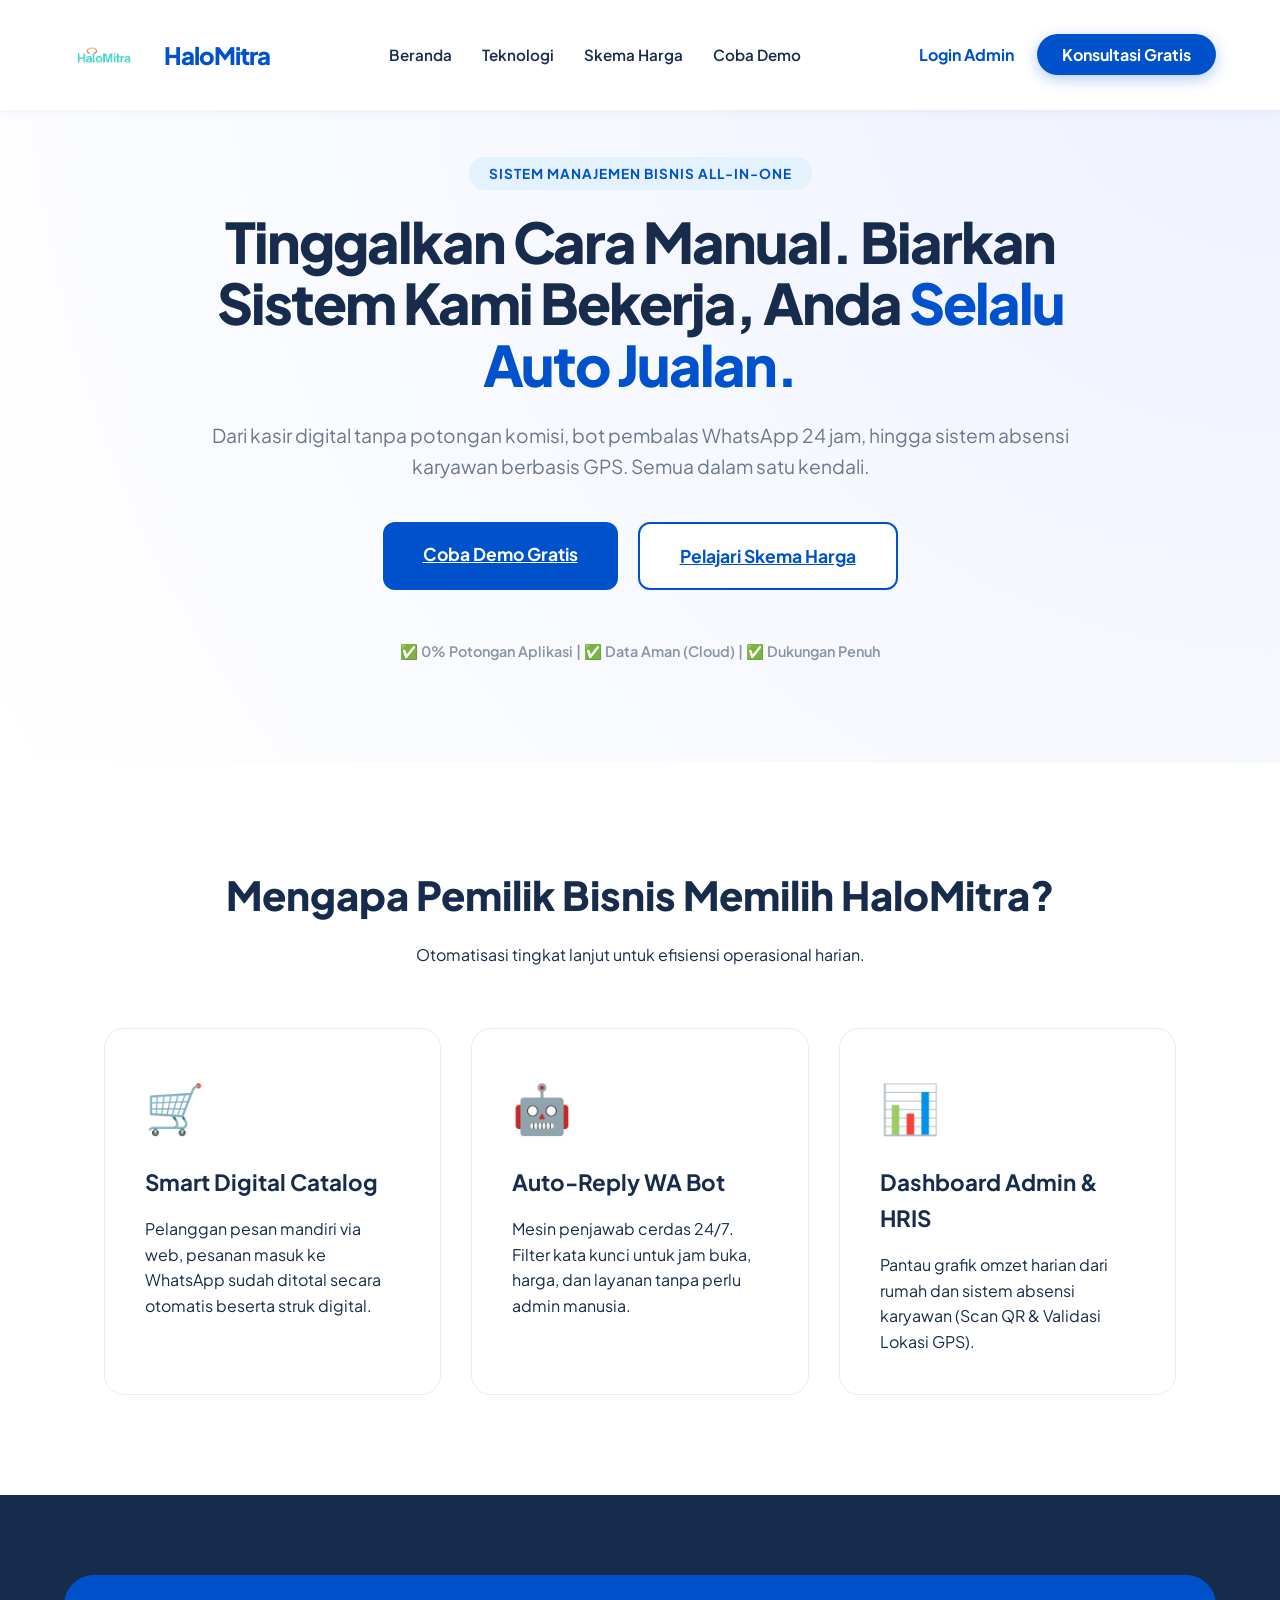
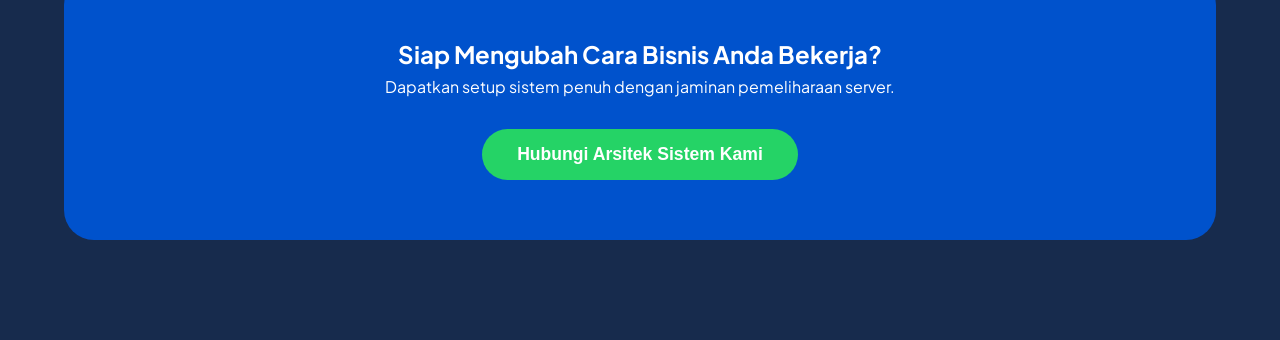
==== mitra-bisnis-digital-web/index.html @ af3e878a "Menambahkan Halaman Harga Sultan V4 dan Fix Navigasi" ====
<!DOCTYPE html>
<html lang="id">
<head>
    <meta charset="UTF-8">
    <meta name="viewport" content="width=device-width, initial-scale=1.0">
    <meta name="description" content="HaloMitra by Mitra Bisnis Digital - Sistem Otomatisasi Kasir, HRIS, dan WhatsApp Bot untuk Bisnis Anda.">
    <title>HaloMitra - Selalu Auto Jualan</title>
    
    <link rel="preconnect" href="https://fonts.googleapis.com">
    <link rel="preconnect" href="https://fonts.gstatic.com" crossorigin>
    <link href="https://fonts.googleapis.com/css2?family=Plus+Jakarta+Sans:wght@400;500;600;700;800&display=swap" rel="stylesheet">
    
    <link rel="stylesheet" href="style.css">
</head>
<body>

    <nav class="navbar-premium">
        <div class="nav-container">
            <div class="logo-area">
                <img src="logo-mitra.png" alt="Logo HaloMitra" class="logo-img">
                <span class="brand-text">HaloMitra</span>
            </div>
            <ul class="nav-links">
                <li><a href="index.html">Beranda</a></li>
                <li><a href="teknologi.html">Teknologi</a></li>
                <li><a href="harga.html">Skema Harga</a></li>
                <li><a href="demo.html">Coba Demo</a></li>
            </ul>
            <div class="nav-actions">
                <a href="#" class="btn-login-admin">Login Admin</a>
                <a href="#kontak" class="btn-konsultasi">Konsultasi Gratis</a>
            </div>
        </div>
    </nav>

    <header class="hero-section">
        <div class="hero-content">
            <span class="badge-promo">Sistem Manajemen Bisnis All-in-One</span>
            <h1 class="hero-title">Tinggalkan Cara Manual. Biarkan Sistem Kami Bekerja, Anda <span class="highlight-teks">Selalu Auto Jualan.</span></h1>
            <p class="hero-subtitle">Dari kasir digital tanpa potongan komisi, bot pembalas WhatsApp 24 jam, hingga sistem absensi karyawan berbasis GPS. Semua dalam satu kendali.</p>
            
            <div class="hero-buttons">
                <a href="demo.html" class="btn-primary-large">Coba Demo Gratis</a>
                <a href="harga.html" class="btn-secondary-large">Pelajari Skema Harga</a>
            </div>
            
            <div class="trust-indicators">
                <p>✅ 0% Potongan Aplikasi | ✅ Data Aman (Cloud) | ✅ Dukungan Penuh</p>
            </div>
        </div>
    </header>

    <main class="core-features" id="fitur">
        <div class="section-header">
            <h2>Mengapa Pemilik Bisnis Memilih HaloMitra?</h2>
            <p>Otomatisasi tingkat lanjut untuk efisiensi operasional harian.</p>
        </div>

        <div class="features-grid">
            <article class="feature-card">
                <div class="feature-icon">🛒</div>
                <h3>Smart Digital Catalog</h3>
                <p>Pelanggan pesan mandiri via web, pesanan masuk ke WhatsApp sudah ditotal secara otomatis beserta struk digital.</p>
            </article>

            <article class="feature-card">
                <div class="feature-icon">🤖</div>
                <h3>Auto-Reply WA Bot</h3>
                <p>Mesin penjawab cerdas 24/7. Filter kata kunci untuk jam buka, harga, dan layanan tanpa perlu admin manusia.</p>
            </article>

            <article class="feature-card">
                <div class="feature-icon">📊</div>
                <h3>Dashboard Admin & HRIS</h3>
                <p>Pantau grafik omzet harian dari rumah dan sistem absensi karyawan (Scan QR & Validasi Lokasi GPS).</p>
            </article>
        </div>
    </main>

    <footer class="footer-premium" id="kontak">
        <div class="cta-box">
            <h2>Siap Mengubah Cara Bisnis Anda Bekerja?</h2>
            <p>Dapatkan setup sistem penuh dengan jaminan pemeliharaan server.</p>
            <button class="btn-wa-direct">Hubungi Arsitek Sistem Kami</button>
        </div>
    </footer>
</body>
</html>
---- mitra-bisnis-digital-web/style.css ----
html {
    scroll-behavior: smooth;
}
/* ============================================================
   1. RESET & BASE STYLES
   ============================================================ */
   :root {
    --primary-color: #0052cc;    /* Biru Profesional */
    --secondary-color: #00b8d9;  /* Biru Muda Aksentuasi */
    --dark-text: #172b4d;       /* Warna Teks Utama */
    --light-bg: #f4f5f7;        /* Latar Belakang Lembut */
    --white: #ffffff;
    --transition: all 0.3s ease;
}

* {
    margin: 0;
    padding: 0;
    box-sizing: border-box;
    scroll-behavior: smooth;
}

body {
    font-family: 'Plus Jakarta Sans', sans-serif;
    line-height: 1.6;
    color: var(--dark-text);
    background-color: var(--white);
    overflow-x: hidden;
}

/* ============================================================
   2. NAVBAR (MODERN & STICKY)
   ============================================================ */
.navbar-premium {
    background: rgba(255, 255, 255, 0.95);
    backdrop-filter: blur(10px);
    padding: 15px 5%;
    position: fixed;
    top: 0;
    width: 100%;
    z-index: 1000;
    box-shadow: 0 2px 10px rgba(0,0,0,0.05);
}

.nav-container {
    display: flex;
    justify-content: space-between;
    align-items: center;
    max-width: 1200px;
    margin: 0 auto;
}

.logo-area {
    display: flex;
    align-items: center;
    gap: 20px; /* Jarak antara logo dan teks HaloMitra */
}

.logo-img {
    height: 80px; /* Kunci tingginya agar profesional dengan teks */
    width: auto;
    border-radius: 20px;
}

.brand-text {
    font-size: 1.5rem;
    font-weight: 800;
    color: var(--primary-color);
    letter-spacing: -1px;
}

.nav-links {
    list-style: none;
    display: flex;
    gap: 30px;
}

.nav-links a {
    text-decoration: none;
    color: var(--dark-text);
    font-weight: 600;
    font-size: 0.95rem;
    transition: var(--transition);
}

.nav-links a:hover {
    color: var(--primary-color);
}

.btn-login-admin {
    text-decoration: none;
    color: var(--primary-color);
    font-weight: 700;
    margin-right: 20px;
}

.btn-konsultasi {
    text-decoration: none;
    background: var(--primary-color);
    color: white;
    padding: 10px 25px;
    border-radius: 50px;
    font-weight: 700;
    box-shadow: 0 4px 15px rgba(0, 82, 204, 0.3);
    transition: var(--transition);
}

.btn-konsultasi:hover {
    transform: translateY(-3px);
    box-shadow: 0 6px 20px rgba(0, 82, 204, 0.4);
}

/* ============================================================
   3. HERO SECTION (HIGH CONVERSION)
   ============================================================ */
.hero-section {
    padding: 160px 5% 100px;
    background: radial-gradient(circle at top right, #eef2ff, #ffffff);
    text-align: center;
}

.hero-content {
    max-width: 900px;
    margin: 0 auto;
}

.badge-promo {
    background: #e3f2fd;
    color: var(--primary-color);
    padding: 8px 20px;
    border-radius: 50px;
    font-size: 0.85rem;
    font-weight: 700;
    text-transform: uppercase;
    letter-spacing: 1px;
}

.hero-title {
    font-size: 3.5rem;
    font-weight: 800;
    line-height: 1.1;
    margin: 25px 0;
    letter-spacing: -2px;
}

.highlight-teks {
    color: var(--primary-color);
    position: relative;
}

.hero-subtitle {
    font-size: 1.2rem;
    color: #6b778c;
    margin-bottom: 40px;
}

.hero-buttons {
    display: flex;
    justify-content: center;
    gap: 20px;
}

.btn-primary-large {
    background: var(--primary-color);
    color: white;
    border: none;
    padding: 18px 40px;
    border-radius: 12px;
    font-size: 1.1rem;
    font-weight: 700;
    cursor: pointer;
    transition: var(--transition);
}

.btn-secondary-large {
    background: white;
    color: var(--primary-color);
    border: 2px solid var(--primary-color);
    padding: 18px 40px;
    border-radius: 12px;
    font-size: 1.1rem;
    font-weight: 700;
    cursor: pointer;
}

.trust-indicators {
    margin-top: 50px;
    font-size: 0.9rem;
    font-weight: 600;
    color: #8993a4;
}

/* ============================================================
   4. FEATURES GRID
   ============================================================ */
.core-features {
    padding: 100px 5%;
    max-width: 1200px;
    margin: 0 auto;
}

.section-header {
    text-align: center;
    margin-bottom: 60px;
}

.section-header h2 {
    font-size: 2.5rem;
    font-weight: 800;
    margin-bottom: 15px;
}

.features-grid {
    display: grid;
    grid-template-columns: repeat(auto-fit, minmax(300px, 1fr));
    gap: 30px;
}

.feature-card {
    background: white;
    padding: 40px;
    border-radius: 20px;
    border: 1px solid #ebecf0;
    transition: var(--transition);
}

.feature-card:hover {
    transform: translateY(-10px);
    box-shadow: 0 20px 40px rgba(0,0,0,0.05);
}

.feature-icon {
    font-size: 3rem;
    margin-bottom: 20px;
}

.feature-card h3 {
    margin-bottom: 15px;
    font-size: 1.4rem;
}

/* ============================================================
   5. FOOTER & CTA
   ============================================================ */
.footer-premium {
    background: var(--dark-text);
    color: white;
    padding: 80px 5% 40px;
    text-align: center;
}

.cta-box {
    background: var(--primary-color);
    padding: 60px;
    border-radius: 30px;
    margin-bottom: 60px;
}

.btn-wa-direct {
    background: #25d366;
    color: white;
    border: none;
    padding: 15px 35px;
    border-radius: 50px;
    font-size: 1.1rem;
    font-weight: 700;
    margin-top: 30px;
    cursor: pointer;
}

/* ============================================================
   6. RESPONSIVE (FOR MOBILE PHONES)
   ============================================================ */
@media (max-width: 768px) {
    .hero-title { font-size: 2.2rem; }
    .nav-links, .nav-actions { display: none; }
    .hero-buttons { flex-direction: column; }
}

/* ============================================================
   7. STYLING HALAMAN TEKNOLOGI
   ============================================================ */
   .tech-hero {
    padding: 120px 5% 60px;
    text-align: center;
    background: linear-gradient(135deg, #f8faff 0%, #ffffff 100%);
}
.tech-hero h1 { font-size: 2.8rem; margin-bottom: 10px; }
.tech-grid {
    display: grid;
    grid-template-columns: repeat(auto-fit, minmax(250px, 1fr));
    gap: 20px;
    margin-top: 40px;
}
.tech-card {
    background: #f8f9fa; padding: 30px;
    border-radius: 15px; border-left: 5px solid var(--primary-color);
}
.code-preview-section { max-width: 800px; margin: 0 auto; }
.code-box {
    background: #1e1e1e; color: #d4d4d4; padding: 30px;
    border-radius: 12px; font-family: monospace;
    overflow-x: auto; margin-top: 20px;
}

/* ============================================================
   8. STYLING HALAMAN DEMO (MOCKUP HP)
   ============================================================ */
.bg-demo { background-color: #f0f2f5; }
.demo-container {
    padding: 120px 5% 60px; max-width: 800px;
    margin: 0 auto; text-align: center;
}
.mockup-hp {
    width: 100%; max-width: 380px; margin: 30px auto 0;
    background: white; border-radius: 30px;
    border: 8px solid #2c3e50; min-height: 600px;
    position: relative; text-align: left; overflow: hidden;
    box-shadow: 0 20px 50px rgba(0,0,0,0.15);
}
.katalog-mini { padding: 20px; padding-bottom: 90px; }
.kartu-produk-mini {
    border: 1px solid #eee; padding: 15px; border-radius: 12px;
    display: flex; justify-content: space-between; align-items: center;
    margin-bottom: 15px;
}
.harga-mini { color: #e67e22; font-weight: bold; }
.btn-tambah-demo {
    background: #e8f0fe; color: var(--primary-color);
    border: none; padding: 8px 15px; border-radius: 8px; cursor: pointer;
}
.keranjang-demo {
    position: absolute; bottom: 0; width: 100%;
    background: white; padding: 15px 20px;
    display: flex; justify-content: space-between; align-items: center;
    box-shadow: 0 -5px 15px rgba(0,0,0,0.1);
}
#btn-demo-wa {
    background: #25d366; color: white; border: none;
    padding: 10px 20px; border-radius: 20px; font-weight: bold; cursor: pointer;
}
/* Tech Page Luxury Styles */
.tech-header-premium {
    text-align: center; margin-bottom: 60px;
}
.badge-tech {
    background: var(--primary-color); color: white;
    padding: 5px 15px; border-radius: 20px; font-size: 0.8rem; font-weight: bold;
}
.tech-grid-luxury {
    display: grid; grid-template-columns: repeat(auto-fit, minmax(300px, 1fr));
    gap: 30px; margin-bottom: 80px;
}
.tech-card-glass {
    background: rgba(255, 255, 255, 0.7);
    backdrop-filter: blur(15px);
    border: 1px solid rgba(255, 255, 255, 0.3);
    padding: 40px; border-radius: 24px;
    box-shadow: 0 10px 30px rgba(0,0,0,0.05);
    transition: var(--transition);
}
.tech-card-glass:hover {
    transform: translateY(-10px);
    border-color: var(--primary-color);
}
.tech-icon-circle {
    font-size: 2rem; margin-bottom: 20px;
}
.tech-list-small {
    margin-top: 15px; padding-left: 20px; font-size: 0.9rem; color: #666;
}
/* Tech Page Luxury Styles */
.tech-header-premium {
    text-align: center; margin-bottom: 60px;
}
.badge-tech {
    background: var(--primary-color); color: white;
    padding: 5px 15px; border-radius: 20px; font-size: 0.8rem; font-weight: bold;
}
.tech-grid-luxury {
    display: grid; grid-template-columns: repeat(auto-fit, minmax(300px, 1fr));
    gap: 30px; margin-bottom: 80px;
}
.tech-card-glass {
    background: rgba(255, 255, 255, 0.7);
    backdrop-filter: blur(15px);
    border: 1px solid rgba(255, 255, 255, 0.3);
    padding: 40px; border-radius: 24px;
    box-shadow: 0 10px 30px rgba(0,0,0,0.05);
    transition: var(--transition);
}
.tech-card-glass:hover {
    transform: translateY(-10px);
    border-color: var(--primary-color);
}
.tech-icon-circle {
    font-size: 2rem; margin-bottom: 20px;
}
.tech-list-small {
    margin-top: 15px; padding-left: 20px; font-size: 0.9rem; color: #666;
}
/* ============================================================
   HALOMITRA HYPER-LUXURY PRICING V4 - ADD THIS AT THE BOTTOM
   ============================================================ */
   .pricing-luxury-v4 { padding: 100px 5%; background: linear-gradient(180deg, #ffffff 0%, #f0f4f8 100%); margin-top: 80px;}

   .pricing-container {
       display: grid;
       grid-template-columns: repeat(auto-fit, minmax(280px, 1fr));
       gap: 30px;
       margin-top: 50px;
   }
   
   .pricing-card {
       background: white;
       padding: 40px 30px;
       border-radius: 24px;
       border: 1px solid #e2e8f0;
       text-align: center;
       transition: all 0.4s cubic-bezier(0.175, 0.885, 0.32, 1.275);
       display: flex;
       flex-direction: column;
       position: relative;
   }
   
   .pricing-card:hover { transform: translateY(-12px); box-shadow: 0 25px 50px -12px rgba(0, 82, 204, 0.1); border-color: #0052cc; }
   
   /* Paket Featured (Bisnis Pro) */
   .pricing-card.featured {
       border: 2px solid #0052cc;
       background: linear-gradient(145deg, #ffffff, #f0f7ff);
       z-index: 2;
       transform: scale(1.03);
   }
   
   .pricing-card.featured:hover { transform: scale(1.03) translateY(-12px); }
   
   /* Paket Sultan (Dark Theme) */
   .pricing-card.sultan { border: 2px solid #172b4d; background: #fafbfc; }
   
   /* Box Harga */
   .price-box { margin: 25px 0; border-bottom: 1px solid #edf2f7; padding-bottom: 20px; }
   .maint-price { font-size: 2.2rem; font-weight: 800; color: #0052cc; display: block; }
   .maint-price span { font-size: 0.9rem; color: #64748b; font-weight: 400; }
   .setup-price { font-size: 0.85rem; color: #475569; display: block; margin-top: 5px; }
   .setup-price strong { color: #1e293b; font-weight: 700; }
   
   /* List Fitur */
   .features-list { list-style: none; text-align: left; margin-bottom: 30px; flex-grow: 1; padding-left: 0;}
   .features-list li { margin-bottom: 14px; font-size: 0.88rem; color: #475569; display: flex; align-items: center; gap: 10px; }
   
   /* Animasi Tombol Glow */
   .btn-glow {
       background: #0052cc !important; color: white !important;
       box-shadow: 0 0 20px rgba(0, 82, 204, 0.4);
       animation: pulseGlow 2s infinite;
   }
   
   @keyframes pulseGlow {
       0% { box-shadow: 0 0 0 0 rgba(0, 82, 204, 0.7); }
       70% { box-shadow: 0 0 0 15px rgba(0, 82, 204, 0); }
       100% { box-shadow: 0 0 0 0 rgba(0, 82, 204, 0); }
   }
   
   /* SOP SECTION STYLING */
   .sop-container { margin-top: 100px; background: #172b4d; color: white; padding: 50px 40px; border-radius: 30px; text-align: center;}
   .sop-grid { display: grid; grid-template-columns: repeat(auto-fit, minmax(250px, 1fr)); gap: 40px; margin-top: 40px; }
   .sop-item strong { display: block; font-size: 1.2rem; margin-bottom: 10px; color: #00b8d9; }
   .sop-item p { font-size: 0.9rem; opacity: 0.8; line-height: 1.6; }
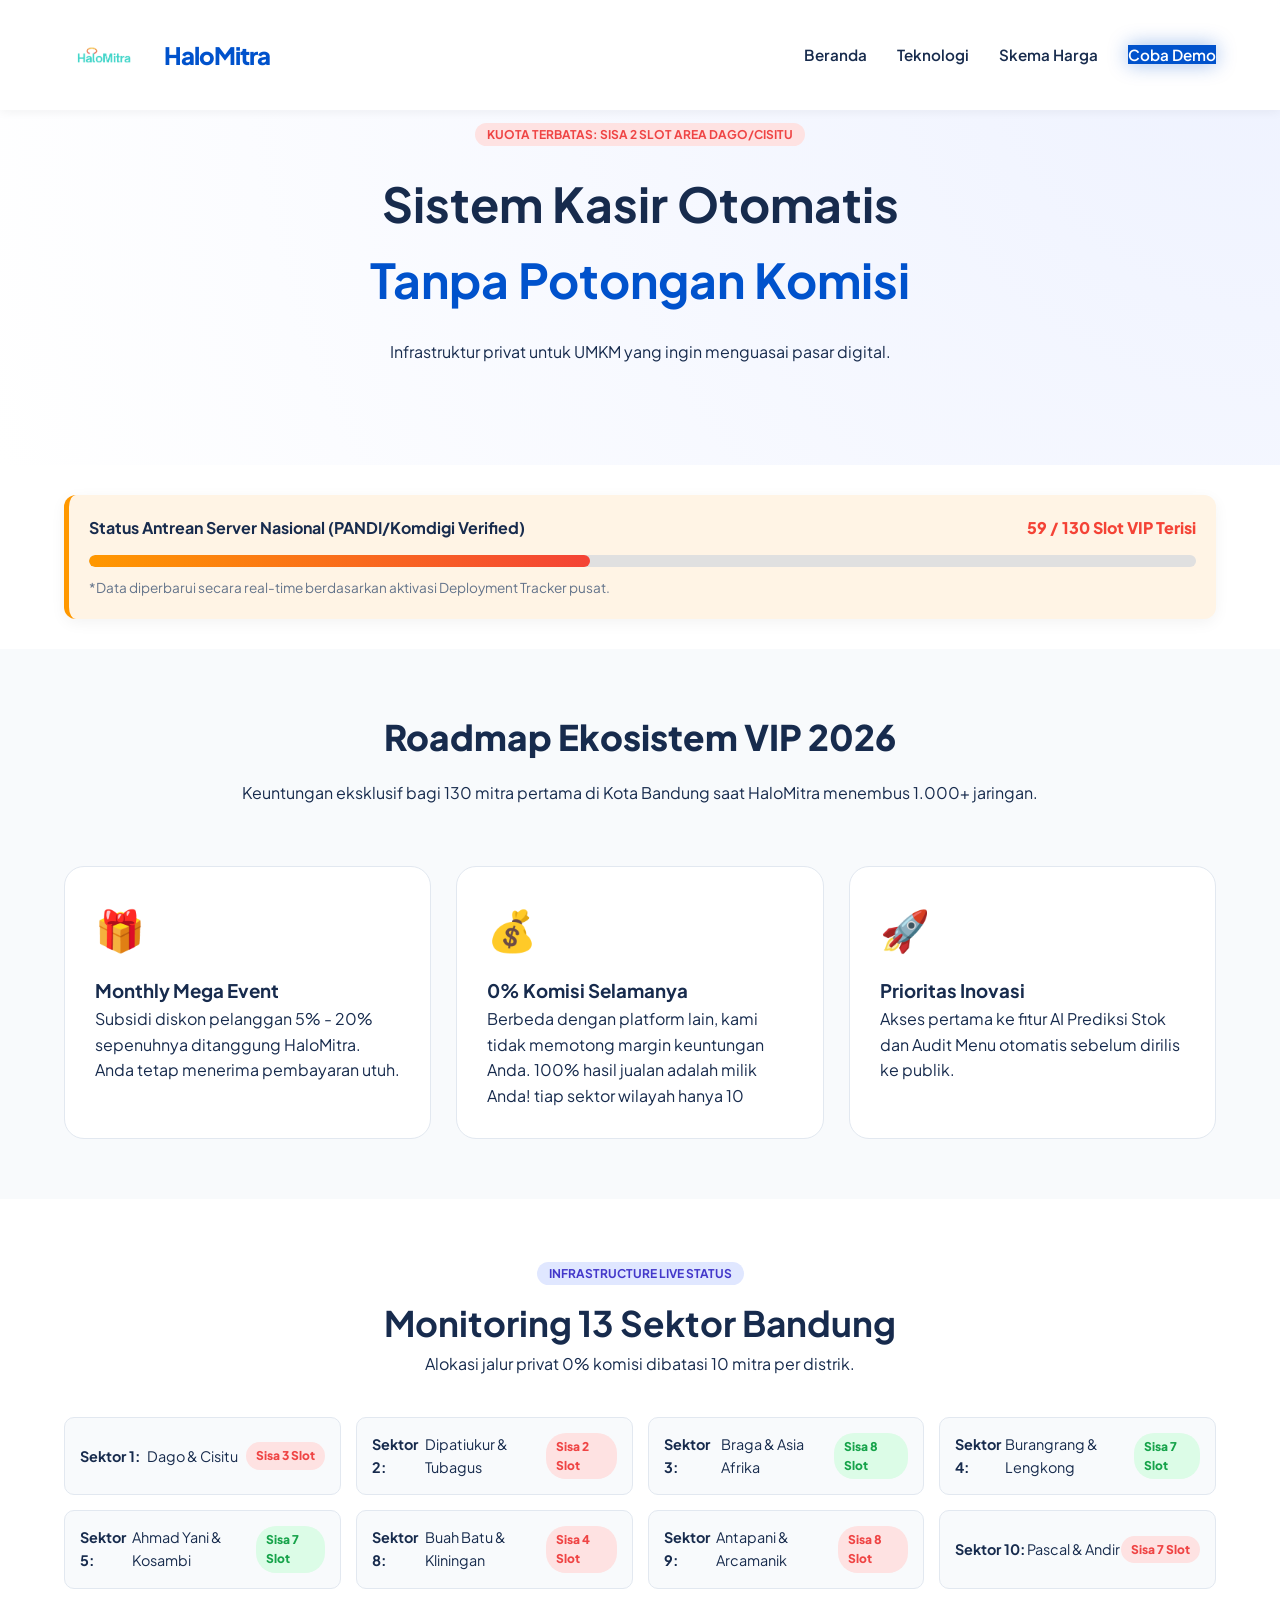
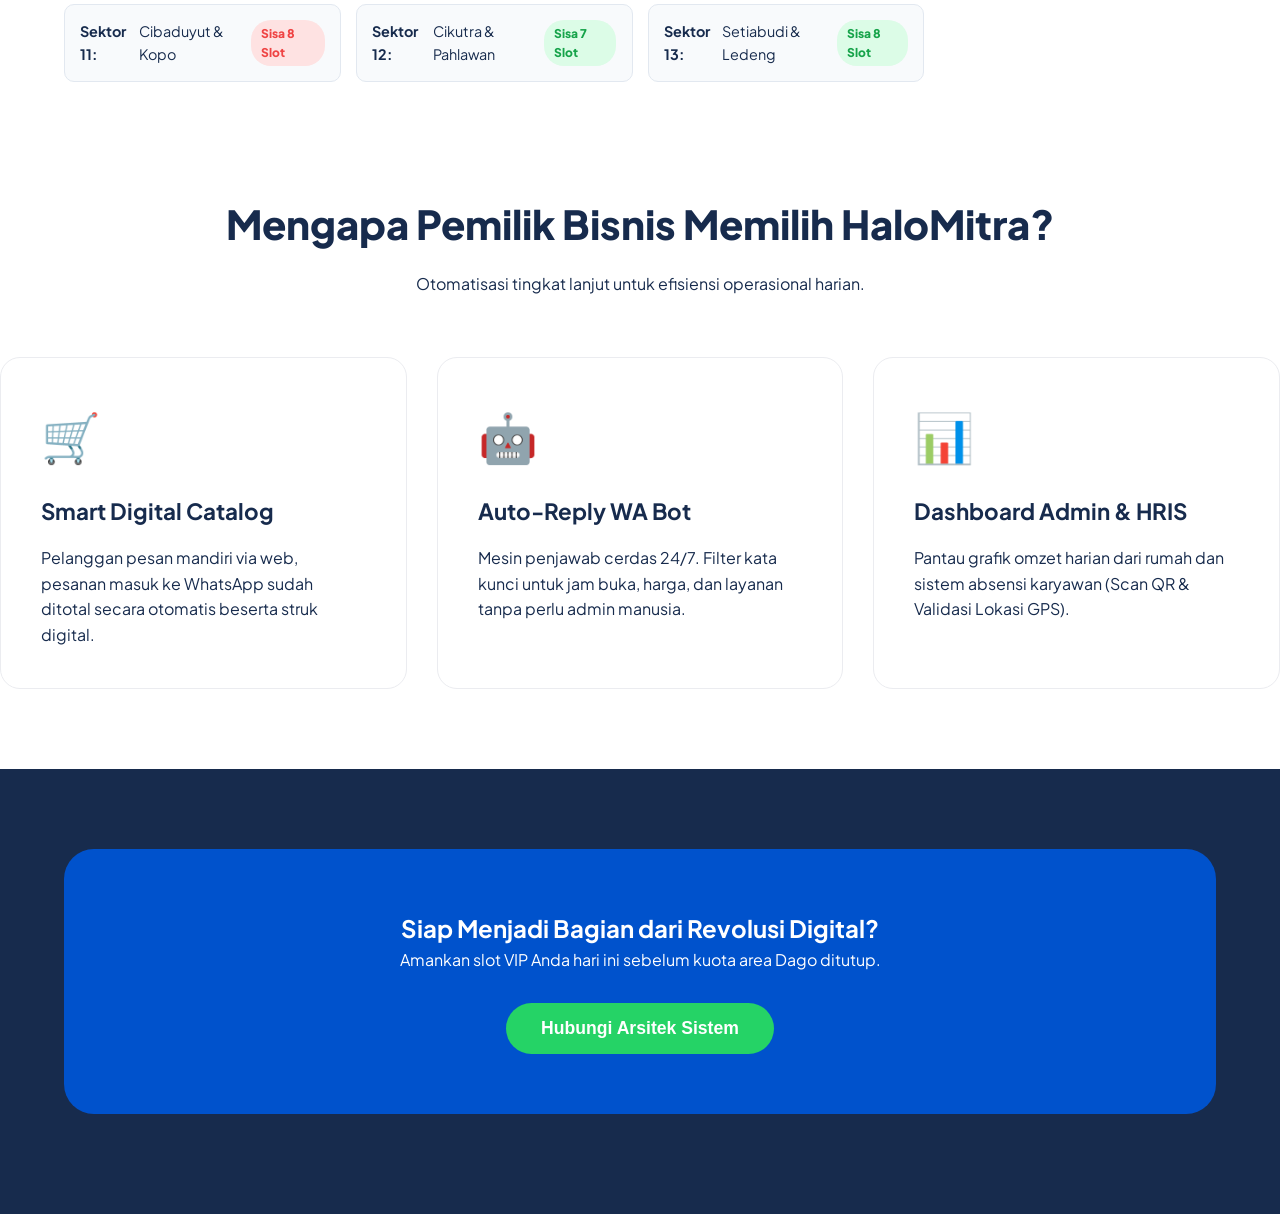
==== commit 579a794a: "feat: implment 13-sector regional mapping, VIP roadmap, and FOMO tracker" ====
--- a/mitra-bisnis-digital-web/index.html
+++ b/mitra-bisnis-digital-web/index.html
@@ -11,6 +11,61 @@
     <link href="https://fonts.googleapis.com/css2?family=Plus+Jakarta+Sans:wght@400;500;600;700;800&display=swap" rel="stylesheet">
     
     <link rel="stylesheet" href="style.css">
+    <style>
+        .fomo-tracker {
+            background: #fff4e5;
+            border-left: 5px solid #ff9800;
+            padding: 20px;
+            margin: 30px 5%;
+            border-radius: 12px;
+            box-shadow: 0 4px 15px rgba(0,0,0,0.05);
+        }
+        .progress-bar-bg {
+            background: #e0e0e0;
+            height: 12px;
+            border-radius: 6px;
+            margin-top: 15px;
+            overflow: hidden;
+        }
+        .progress-bar-fill {
+            background: linear-gradient(to right, #ff9800, #f44336);
+            height: 100%;
+            width: 45.3%; /* Representasi 59 dari 130 slot */
+            border-radius: 6px;
+            transition: width 1s ease-in-out;
+        }
+        .vip-roadmap {
+            padding: 60px 5%;
+            background: #f8fafc;
+        }
+        .roadmap-grid {
+            display: grid;
+            grid-template-columns: repeat(auto-fit, minmax(280px, 1fr));
+            gap: 25px;
+            margin-top: 40px;
+        }
+        .roadmap-card {
+            background: white;
+            padding: 30px;
+            border-radius: 20px;
+            border: 1px solid #e2e8f0;
+            transition: transform 0.3s ease;
+        }
+        .roadmap-card:hover {
+            transform: translateY(-5px);
+            border-color: #0052cc;
+        }
+        .roadmap-icon { font-size: 2.5rem; margin-bottom: 15px; display: block; }
+        .badge-limited {
+            background: #fee2e2;
+            color: #ef4444;
+            padding: 4px 12px;
+            border-radius: 50px;
+            font-size: 0.75rem;
+            font-weight: 700;
+            text-transform: uppercase;
+        }
+    </style>
 </head>
 <body>
 
@@ -21,37 +76,107 @@
                 <span class="brand-text">HaloMitra</span>
             </div>
             <ul class="nav-links">
-                <li><a href="index.html">Beranda</a></li>
+                <li><a href="index.html" class="active">Beranda</a></li>
                 <li><a href="teknologi.html">Teknologi</a></li>
                 <li><a href="harga.html">Skema Harga</a></li>
-                <li><a href="demo.html">Coba Demo</a></li>
+                <li><a href="demo.html" class="btn-glow">Coba Demo</a></li>
             </ul>
-            <div class="nav-actions">
-                <a href="#" class="btn-login-admin">Login Admin</a>
-                <a href="#kontak" class="btn-konsultasi">Konsultasi Gratis</a>
+        </div>
+    </nav>
+
+    <header class="hero-section" style="padding-top: 120px; text-align: center;">
+        <span class="badge-limited">Kuota Terbatas: Sisa 2 Slot Area Dago/Cisitu</span>
+        <h1 style="font-size: 3rem; margin: 20px 0;">Sistem Kasir Otomatis <br><span style="color: #0052cc;">Tanpa Potongan Komisi</span></h1>
+        <p>Infrastruktur privat untuk UMKM yang ingin menguasai pasar digital.</p>
+    </header>
+
+    <section class="fomo-tracker">
+        <div style="display: flex; justify-content: space-between; align-items: center;">
+            <strong>Status Antrean Server Nasional (PANDI/Komdigi Verified)</strong>
+            <span style="color: #f44336; font-weight: 800;">59 / 130 Slot VIP Terisi</span>
+        </div>
+        <div class="progress-bar-bg">
+            <div class="progress-bar-fill"></div>
+        </div>
+        <p style="font-size: 0.85rem; margin-top: 10px; color: #64748b;">*Data diperbarui secara real-time berdasarkan aktivasi Deployment Tracker pusat.</p>
+    </section>
+
+    <section class="vip-roadmap">
+        <div class="section-header" style="text-align: center;">
+            <h2 style="font-size: 2.2rem;">Roadmap Ekosistem VIP 2026</h2>
+            <p>Keuntungan eksklusif bagi 130 mitra pertama di Kota Bandung saat HaloMitra menembus 1.000+ jaringan.</p>
+        </div>
+
+        <div class="roadmap-grid">
+            <article class="roadmap-card">
+                <span class="roadmap-icon">🎁</span>
+                <h3>Monthly Mega Event</h3>
+                <p>Subsidi diskon pelanggan 5% - 20% sepenuhnya ditanggung HaloMitra. Anda tetap menerima pembayaran utuh.</p>
+            </article>
+
+            <article class="roadmap-card">
+                <span class="roadmap-icon">💰</span>
+                <h3>0% Komisi Selamanya</h3>
+                <p>Berbeda dengan platform lain, kami tidak memotong margin keuntungan Anda. 100% hasil jualan adalah milik Anda! tiap sektor wilayah hanya 10</p>
+            </article>
+
+            <article class="roadmap-card">
+                <span class="roadmap-icon">🚀</span>
+                <h3>Prioritas Inovasi</h3>
+                <p>Akses pertama ke fitur AI Prediksi Stok dan Audit Menu otomatis sebelum dirilis ke publik.</p>
+            </article>
+        </div>
+    </section>
+
+    <style>
+        .sector-monitor { padding: 60px 5%; background: #fff; }
+        .sector-grid-13 {
+            display: grid;
+            grid-template-columns: repeat(auto-fit, minmax(250px, 1fr));
+            gap: 15px;
+            margin-top: 30px;
+        }
+        .sector-item {
+            background: #f8fafc;
+            padding: 15px;
+            border-radius: 10px;
+            border: 1px solid #e2e8f0;
+            font-size: 0.9rem;
+            display: flex;
+            justify-content: space-between;
+            align-items: center;
+            transition: all 0.3s ease;
+        }
+        .sector-item:hover { border-color: #0052cc; background: #fff; }
+        .slot-tag { font-size: 0.75rem; padding: 4px 10px; border-radius: 20px; font-weight: 800; }
+        .slot-tag.warning { background: #fee2e2; color: #ef4444; }
+        .slot-tag.safe { background: #dcfce7; color: #16a34a; }
+    </style>
+    
+    <section class="sector-monitor">
+        <div style="text-align: center; margin-bottom: 40px;">
+            <span class="badge-limited" style="background: #e0e7ff; color: #4338ca;">Infrastructure Live Status</span>
+            <h2 style="font-size: 2.2rem; margin-top: 10px;">Monitoring 13 Sektor Bandung</h2>
+            <p>Alokasi jalur privat 0% komisi dibatasi 10 mitra per distrik.</p>
+        </div>
+        
+        <div class="sector-grid-13">
+            <div class="sector-item"><strong>Sektor 1:</strong> Dago & Cisitu <span class="slot-tag warning">Sisa 3 Slot</span></div>
+            <div class="sector-item"><strong>Sektor 2:</strong> Dipatiukur & Tubagus <span class="slot-tag warning">Sisa 2 Slot</span></div>
+            <div class="sector-item"><strong>Sektor 3:</strong> Braga & Asia Afrika <span class="slot-tag safe">Sisa 8 Slot</span></div>
+            <div class="sector-item"><strong>Sektor 4:</strong> Burangrang & Lengkong <span class="slot-tag safe">Sisa 7 Slot</span></div>
+            <div class="sector-item"><strong>Sektor 5:</strong> Ahmad Yani & Kosambi <span class="slot-tag safe">Sisa 7 Slot</span></div>
+            <div class="sector-item"><strong>Sektor 8:</strong> Buah Batu & Kliningan <span class="slot-tag warning">Sisa 4 Slot</span></div>
+            <div class="sector-item"><strong>Sektor 9:</strong> Antapani & Arcamanik <span class="slot-tag warning">Sisa 8 Slot</span></div>
+            <div class="sector-item"><strong>Sektor 10:</strong> Pascal & Andir <span class="slot-tag warning">Sisa 7 Slot</span></div>
+            <div class="sector-item"><strong>Sektor 11:</strong> Cibaduyut & Kopo <span class="slot-tag warning">Sisa 8 Slot</span></div>
+            <div class="sector-item"><strong>Sektor 12:</strong> Cikutra & Pahlawan <span class="slot-tag safe">Sisa 7 Slot</span></div>
+            <div class="sector-item"><strong>Sektor 13:</strong> Setiabudi & Ledeng <span class="slot-tag safe">Sisa 8 Slot</span></div>
             </div>
-        </div>
-    </nav>
-
-    <header class="hero-section">
-        <div class="hero-content">
-            <span class="badge-promo">Sistem Manajemen Bisnis All-in-One</span>
-            <h1 class="hero-title">Tinggalkan Cara Manual. Biarkan Sistem Kami Bekerja, Anda <span class="highlight-teks">Selalu Auto Jualan.</span></h1>
-            <p class="hero-subtitle">Dari kasir digital tanpa potongan komisi, bot pembalas WhatsApp 24 jam, hingga sistem absensi karyawan berbasis GPS. Semua dalam satu kendali.</p>
-            
-            <div class="hero-buttons">
-                <a href="demo.html" class="btn-primary-large">Coba Demo Gratis</a>
-                <a href="harga.html" class="btn-secondary-large">Pelajari Skema Harga</a>
-            </div>
-            
-            <div class="trust-indicators">
-                <p>✅ 0% Potongan Aplikasi | ✅ Data Aman (Cloud) | ✅ Dukungan Penuh</p>
-            </div>
-        </div>
-    </header>
-
-    <main class="core-features" id="fitur">
-        <div class="section-header">
+    </section>
+
+    <main>
+        <div class="section-header" style="text-align: center; margin-top: 50px;">
             <h2>Mengapa Pemilik Bisnis Memilih HaloMitra?</h2>
             <p>Otomatisasi tingkat lanjut untuk efisiensi operasional harian.</p>
         </div>
@@ -77,12 +202,14 @@
         </div>
     </main>
 
-    <footer class="footer-premium" id="kontak">
+    <footer class="footer-premium" id="kontak" style="margin-top: 80px;">
         <div class="cta-box">
-            <h2>Siap Mengubah Cara Bisnis Anda Bekerja?</h2>
-            <p>Dapatkan setup sistem penuh dengan jaminan pemeliharaan server.</p>
-            <button class="btn-wa-direct">Hubungi Arsitek Sistem Kami</button>
+            <h2>Siap Menjadi Bagian dari Revolusi Digital?</h2>
+            <p>Amankan slot VIP Anda hari ini sebelum kuota area Dago ditutup.</p>
+            <button class="btn-wa-direct">Hubungi Arsitek Sistem</button>
         </div>
     </footer>
+
+    <script src="script.js"></script>
 </body>
 </html>
--- a/mitra-bisnis-digital-web/style.css
+++ b/mitra-bisnis-digital-web/style.css
@@ -271,10 +271,59 @@
 /* ============================================================
    6. RESPONSIVE (FOR MOBILE PHONES)
    ============================================================ */
-@media (max-width: 768px) {
-    .hero-title { font-size: 2.2rem; }
-    .nav-links, .nav-actions { display: none; }
-    .hero-buttons { flex-direction: column; }
+/* ============================================================
+   PERBAIKAN MOBILE & RESPONSIVE - ANTI ERROR
+   ============================================================ */
+   @media (max-width: 768px) {
+    /* Menu Navigasi tetap muncul dengan ukuran menyesuaikan */
+    .nav-links {
+        display: flex; 
+        gap: 12px;
+        font-size: 0.75rem;
+    }
+    
+    .nav-container {
+        padding: 10px 3%;
+    }
+
+    /* Memastikan Mockup HP di halaman Demo tidak terpotong */
+    .mockup-hp {
+        width: 100%;
+        min-width: unset;
+        margin: 20px 0;
+        padding: 15px;
+    }
+
+    /* Hero Section di Teknologi agar teks tidak bertumpuk */
+    .tech-hero h1 {
+        font-size: 1.8rem;
+    }
+    
+    .pricing-grid {
+        grid-template-columns: 1fr; /* Harga menumpuk vertikal di HP */
+    }
+}
+
+/* Badge VIP Melayang (Efek Psikologis Mewah) */
+.vip-badge-float {
+    position: fixed;
+    bottom: 20px;
+    right: 20px;
+    background: linear-gradient(45deg, #ffd700, #ffa500);
+    color: #000;
+    padding: 10px 15px;
+    border-radius: 50px;
+    font-weight: 800;
+    font-size: 0.8rem;
+    box-shadow: 0 5px 15px rgba(255, 215, 0, 0.4);
+    z-index: 9999;
+    animation: bounce 2s infinite;
+}
+
+@keyframes bounce {
+    0%, 100% { transform: translateY(0); }
+    50% { transform: translateY(-10px); }
+}
 }
 
 /* ============================================================
